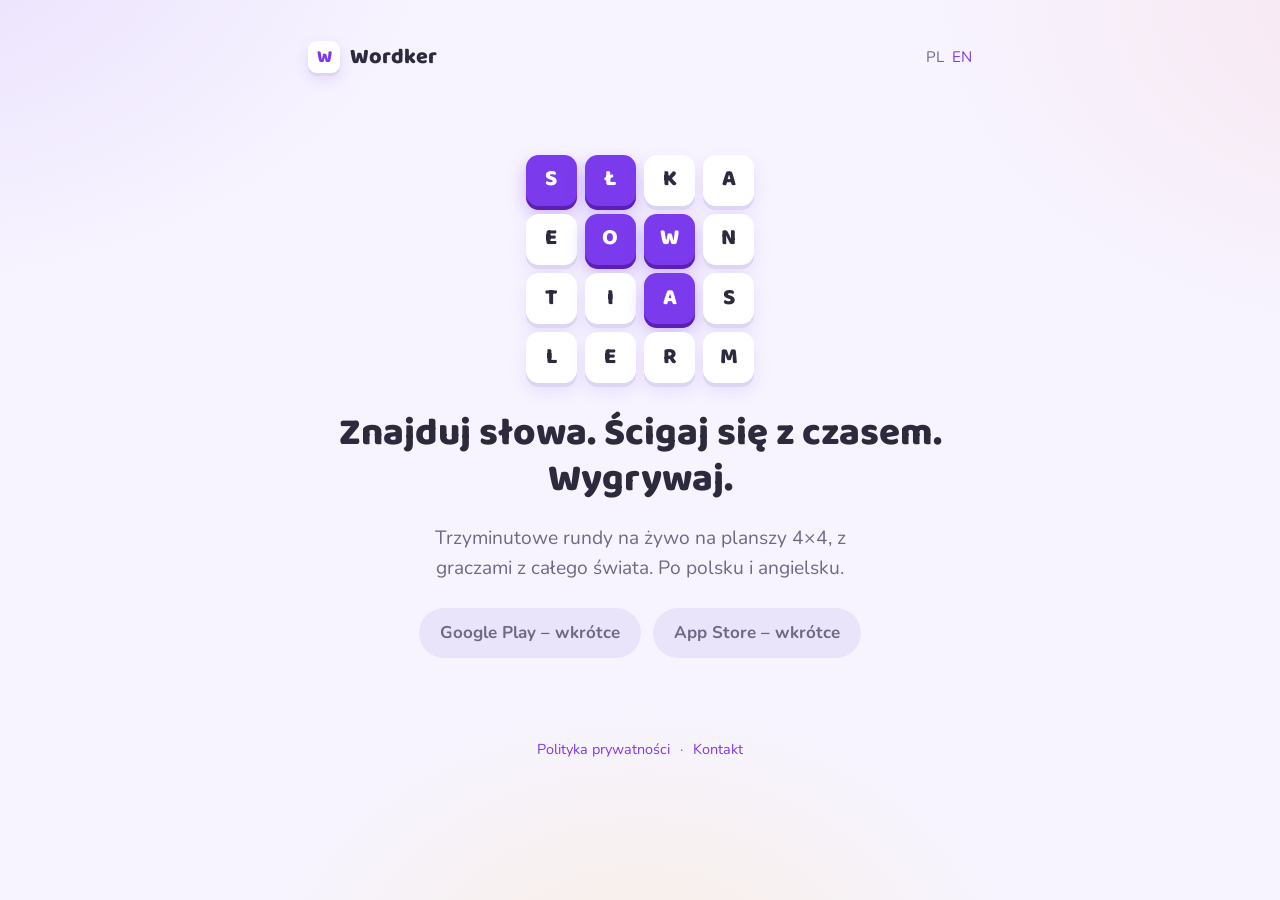
==== pl/index.html @ 421f29ab "Add the wordker.app site with the privacy policy in English and Polish The stores and the app itself" ====
<!doctype html>
<html lang="pl">
<head>
  <meta charset="utf-8">
  <meta name="viewport" content="width=device-width, initial-scale=1">
  <title>Wordker – gra słowna dla wielu graczy</title>
  <meta name="description" content="Wordker to gra słowna online: znajduj słowa na planszy 4x4 w trzyminutowych rundach na żywo, po polsku i angielsku.">
  <link rel="preconnect" href="https://fonts.googleapis.com">
  <link rel="preconnect" href="https://fonts.gstatic.com" crossorigin>
  <link href="https://fonts.googleapis.com/css2?family=Baloo+2:wght@700;800&family=Nunito:wght@400;600;700&display=swap" rel="stylesheet">
  <link rel="stylesheet" href="/assets/site.css">
</head>
<body>
  <div class="wrap">
    <nav class="topbar">
      <a class="brand" href="/pl/"><span class="tile">W</span>Wordker</a>
      <span class="lang">PL<a href="/">EN</a></span>
    </nav>

    <section class="hero">
      <div class="grid" aria-hidden="true">
        <span class="on">S</span><span class="on">Ł</span><span>K</span><span>A</span>
        <span>E</span><span class="on">O</span><span class="on">W</span><span>N</span>
        <span>T</span><span>I</span><span class="on">A</span><span>S</span>
        <span>L</span><span>E</span><span>R</span><span>M</span>
      </div>
      <h1>Znajduj słowa. Ścigaj się z czasem. Wygrywaj.</h1>
      <p class="lead">Trzyminutowe rundy na żywo na planszy 4×4, z graczami z całego świata. Po polsku i angielsku.</p>
      <div class="badges">
        <span class="badge soon">Google Play – wkrótce</span>
        <span class="badge soon">App Store – wkrótce</span>
      </div>
    </section>

    <footer>
      <a href="/privacy/pl/">Polityka prywatności</a> ·
      <a href="mailto:wordker@szymion.dev">Kontakt</a>
    </footer>
  </div>
</body>
</html>
---- assets/site.css ----
:root {
  --primary: #7C3AED;
  --accent: #FF6B6B;
  --sunny: #FFC93C;
  --mint: #2EE6A8;
  --bg: #F7F4FF;
  --surface: #FFFFFF;
  --text: #2D2A3E;
  --muted: #6E6A85;
}

* { box-sizing: border-box; }

html { color-scheme: light; }

body {
  margin: 0;
  font-family: "Nunito", system-ui, -apple-system, "Segoe UI", sans-serif;
  font-size: 17px;
  line-height: 1.6;
  color: var(--text);
  background:
    radial-gradient(60rem 40rem at -10% -10%, rgba(124, 58, 237, 0.12), transparent 60%),
    radial-gradient(50rem 35rem at 110% 0%, rgba(255, 107, 107, 0.10), transparent 60%),
    radial-gradient(40rem 30rem at 50% 110%, rgba(255, 201, 60, 0.14), transparent 60%),
    var(--bg);
  min-height: 100vh;
}

h1, h2, h3 {
  font-family: "Baloo 2", "Nunito", system-ui, sans-serif;
  color: var(--text);
  line-height: 1.2;
  margin: 0 0 0.5em;
}

h1 { font-size: 2.4rem; font-weight: 800; }
h2 { font-size: 1.45rem; font-weight: 700; margin-top: 2.2rem; }
h3 { font-size: 1.1rem; font-weight: 700; margin-top: 1.4rem; }

a { color: var(--primary); text-decoration: none; }
a:hover { text-decoration: underline; }

.wrap {
  max-width: 44rem;
  margin: 0 auto;
  padding: 2.5rem 1.25rem 4rem;
}

.topbar {
  display: flex;
  align-items: center;
  justify-content: space-between;
  gap: 1rem;
  flex-wrap: wrap;
  margin-bottom: 2rem;
}

.brand {
  display: inline-flex;
  align-items: center;
  gap: 0.6rem;
  font-family: "Baloo 2", sans-serif;
  font-weight: 800;
  font-size: 1.35rem;
  color: var(--text);
}

.brand:hover { text-decoration: none; }

.brand .tile {
  width: 2rem;
  height: 2rem;
  border-radius: 0.55rem;
  background: var(--surface);
  box-shadow: 0 3px 0 #DDD6F3, 0 6px 14px rgba(124, 58, 237, 0.15);
  display: grid;
  place-items: center;
  color: var(--primary);
  font-size: 1.1rem;
}

.lang {
  font-size: 0.95rem;
  color: var(--muted);
}

.lang a { margin-left: 0.5rem; }

.card {
  background: var(--surface);
  border-radius: 1.4rem;
  padding: 2rem 2rem 2.25rem;
  box-shadow: 0 12px 40px rgba(124, 58, 237, 0.10);
}

.card p:first-of-type { margin-top: 0; }

.meta { color: var(--muted); font-size: 0.95rem; margin-bottom: 1.5rem; }

ul { padding-left: 1.3rem; }
li { margin: 0.25rem 0; }

.hero {
  text-align: center;
  padding: 3rem 0 2rem;
}

.hero .grid {
  display: inline-grid;
  grid-template-columns: repeat(4, 3.2rem);
  gap: 0.5rem;
  margin: 0 auto 1.75rem;
}

.hero .grid span {
  height: 3.2rem;
  border-radius: 0.8rem;
  background: var(--surface);
  box-shadow: 0 4px 0 #DDD6F3, 0 8px 18px rgba(124, 58, 237, 0.12);
  display: grid;
  place-items: center;
  font-family: "Baloo 2", sans-serif;
  font-weight: 800;
  font-size: 1.4rem;
}

.hero .grid span.on {
  background: var(--primary);
  color: #fff;
  box-shadow: 0 4px 0 #5B21B6, 0 8px 18px rgba(124, 58, 237, 0.35);
}

.hero p.lead { font-size: 1.2rem; color: var(--muted); max-width: 30rem; margin: 0 auto 1.5rem; }

.badges { display: flex; gap: 0.75rem; justify-content: center; flex-wrap: wrap; }

.badge {
  display: inline-block;
  padding: 0.7rem 1.3rem;
  border-radius: 999px;
  font-weight: 700;
  background: var(--text);
  color: #fff;
}

.badge.soon { background: #E9E4FA; color: var(--muted); }
.badge:hover { text-decoration: none; }

footer {
  margin-top: 3rem;
  color: var(--muted);
  font-size: 0.9rem;
  text-align: center;
}

footer a { margin: 0 0.4rem; }

@media (max-width: 480px) {
  body { font-size: 16px; }
  h1 { font-size: 1.9rem; }
  .card { padding: 1.4rem 1.2rem 1.6rem; }
  .hero .grid { grid-template-columns: repeat(4, 2.7rem); }
  .hero .grid span { height: 2.7rem; font-size: 1.2rem; }
}
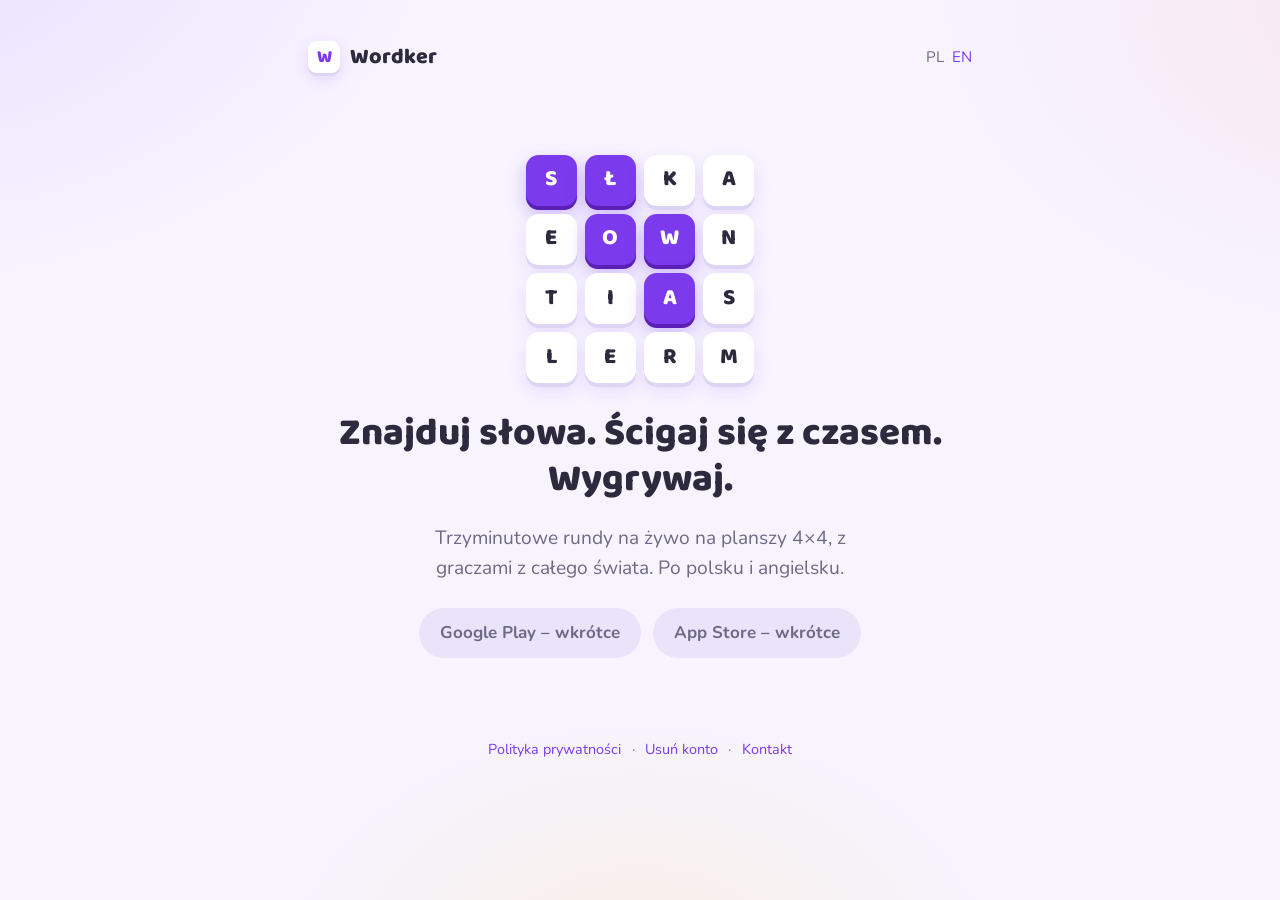
==== commit f55dde86: "Add the account deletion page and update the privacy policy The stores want a public URL for deletin" ====
--- a/pl/index.html
+++ b/pl/index.html
@@ -34,6 +34,7 @@
 
     <footer>
       <a href="/privacy/pl/">Polityka prywatności</a> ·
+      <a href="/delete-account/pl/">Usuń konto</a> ·
       <a href="mailto:wordker@szymion.dev">Kontakt</a>
     </footer>
   </div>
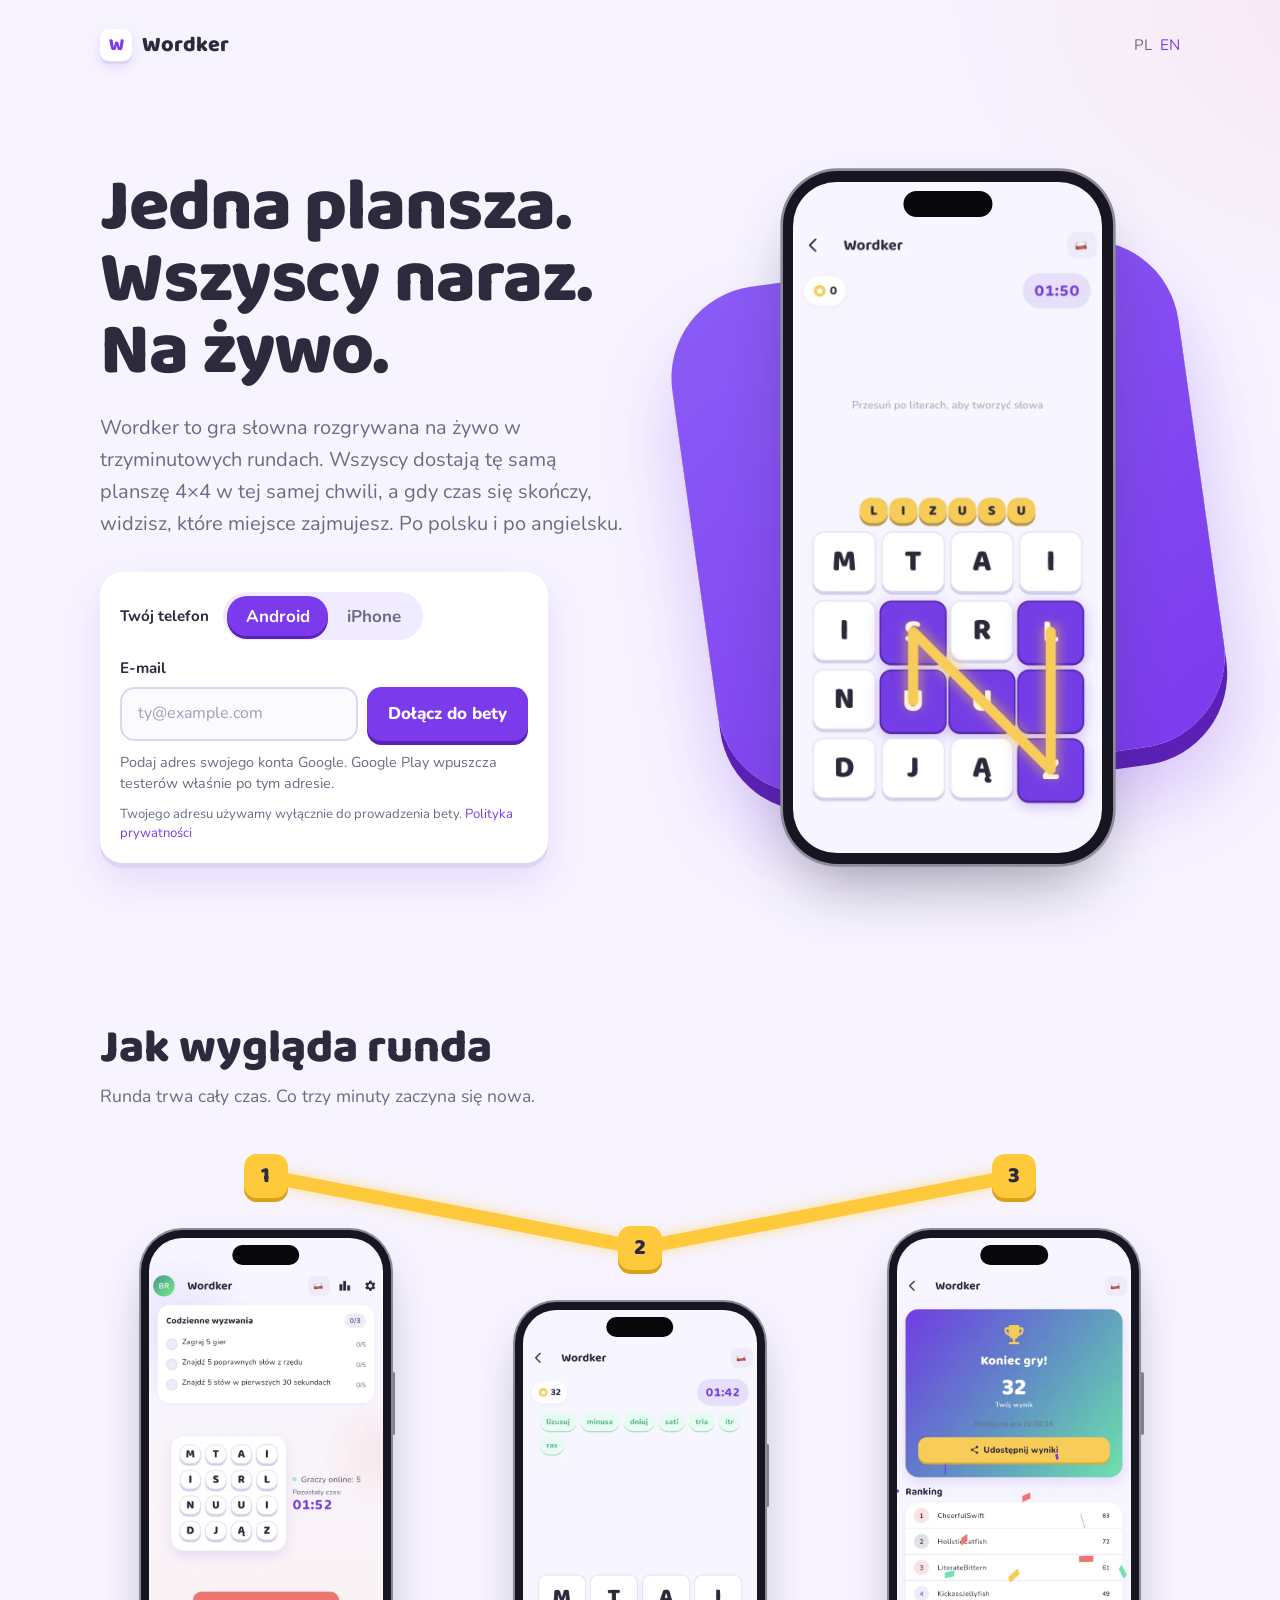
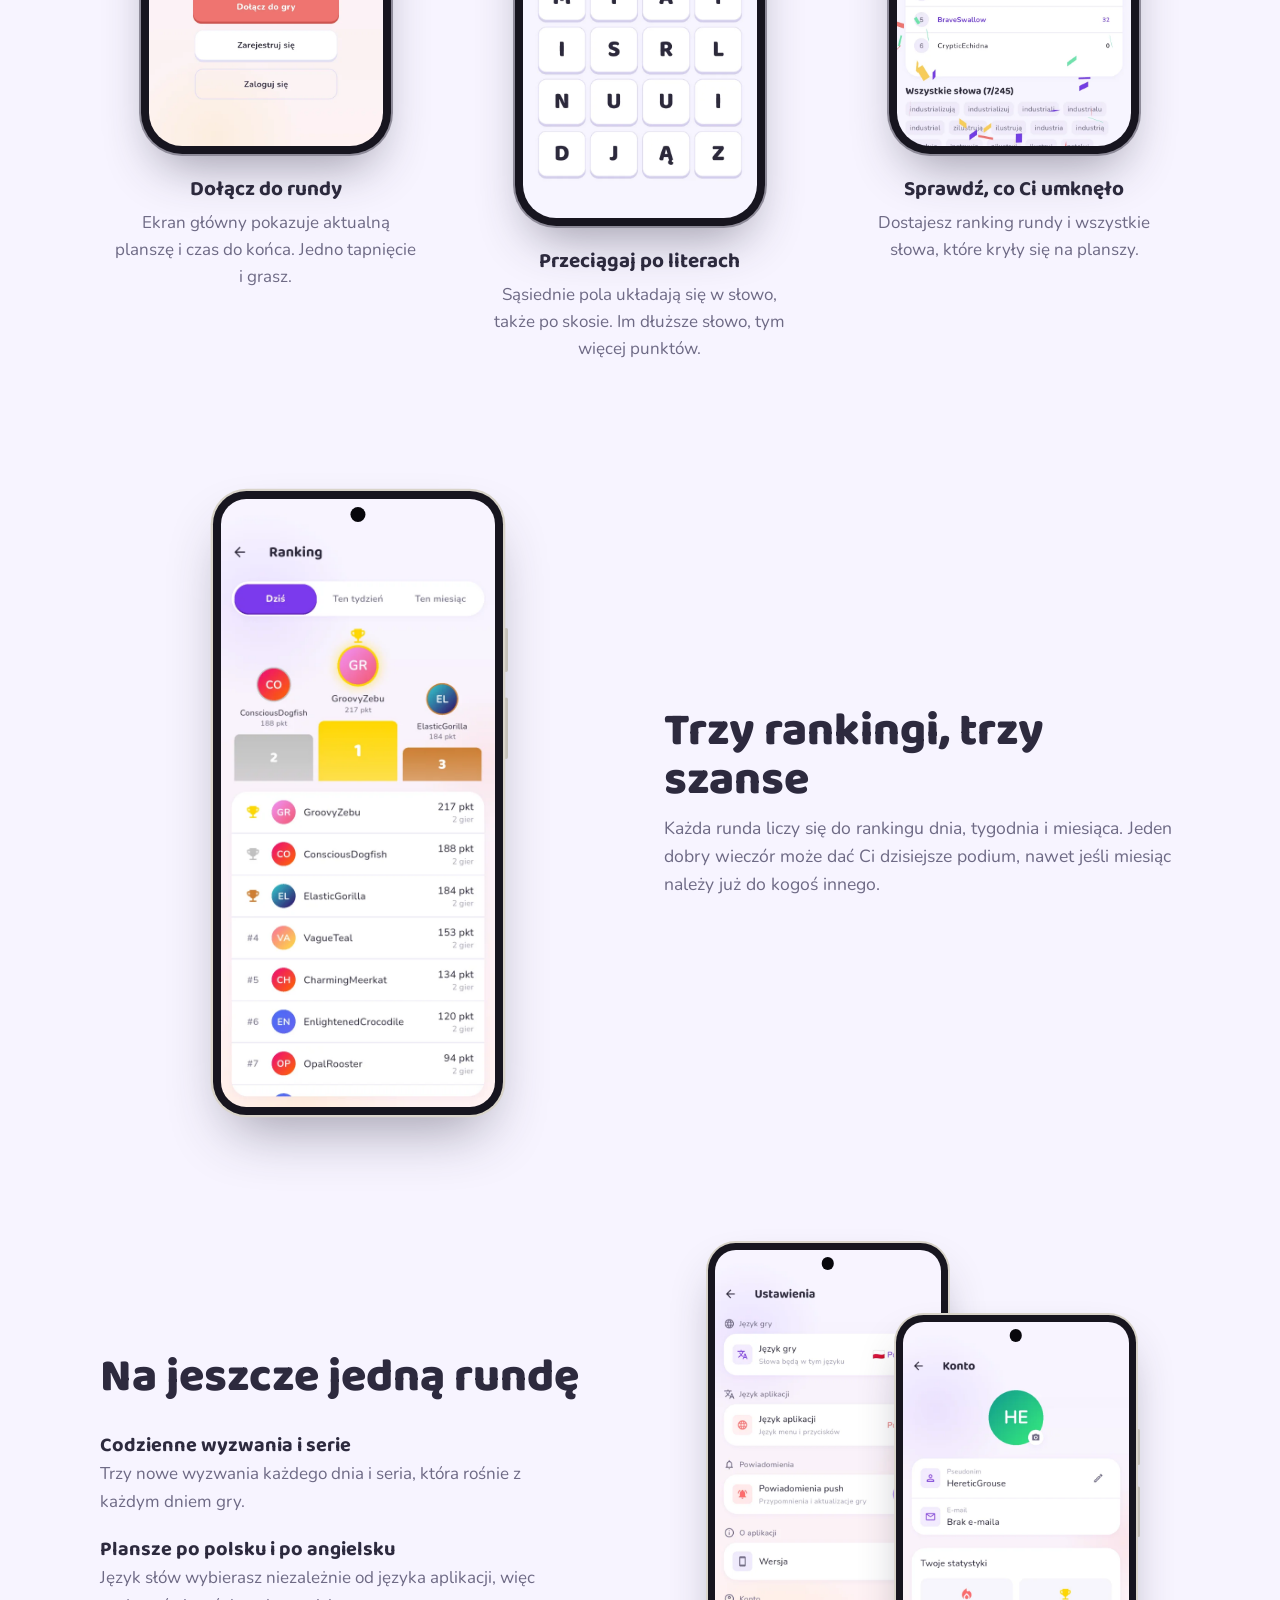
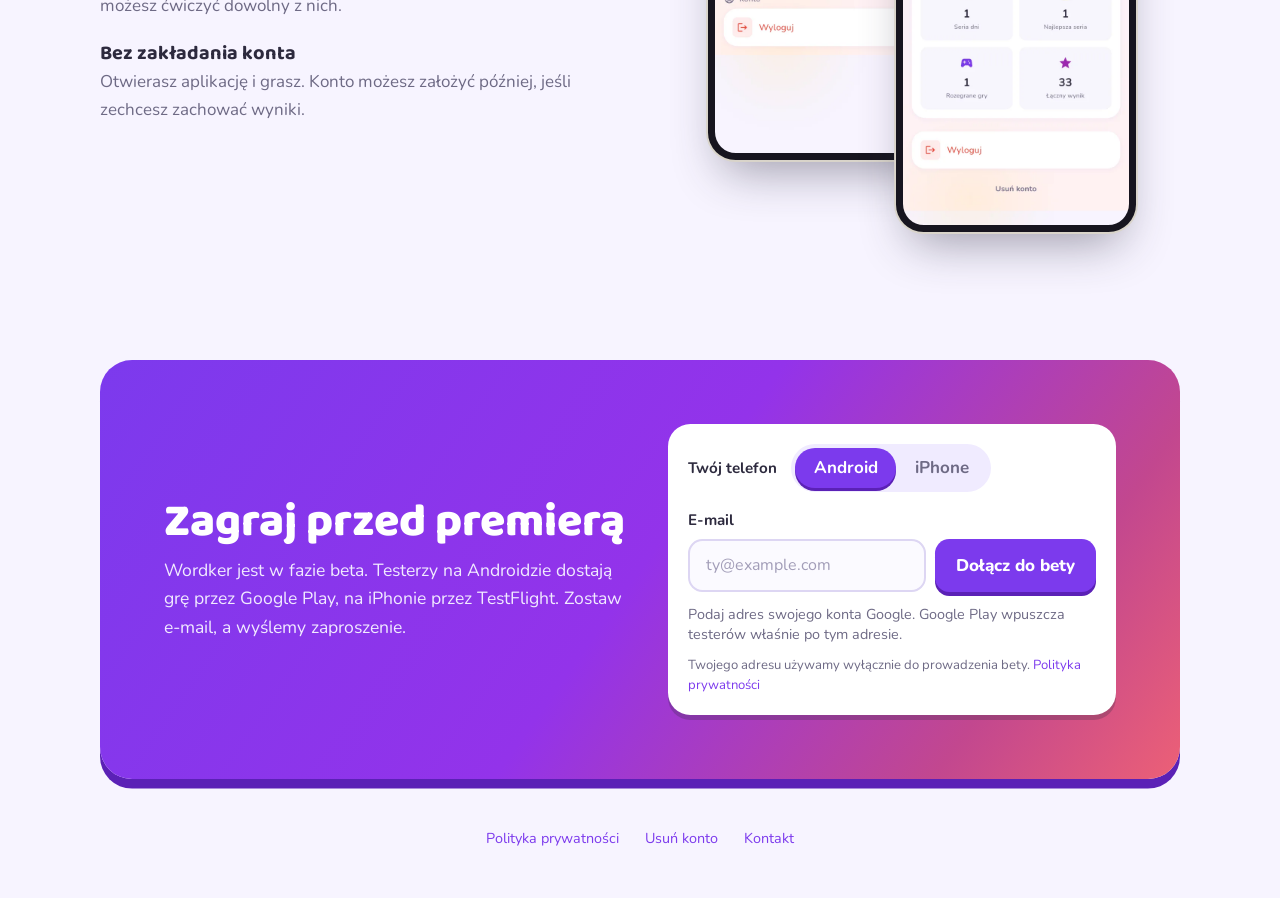
==== commit 9fb0fd3f: "Replace the coming-soon page with a landing page and beta sign-up The home page (EN and PL) now show" ====
--- a/pl/index.html
+++ b/pl/index.html
@@ -3,40 +3,187 @@
 <head>
   <meta charset="utf-8">
   <meta name="viewport" content="width=device-width, initial-scale=1">
-  <title>Wordker – gra słowna dla wielu graczy</title>
-  <meta name="description" content="Wordker to gra słowna online: znajduj słowa na planszy 4x4 w trzyminutowych rundach na żywo, po polsku i angielsku.">
+  <title>Wordker – gra słowna na żywo dla wielu graczy</title>
+  <meta name="description" content="Wordker to gra słowna na żywo: co trzy minuty wszyscy dostają tę samą planszę 4×4. Po polsku i po angielsku. Dołącz do bety na Androidzie lub iPhonie.">
+  <link rel="canonical" href="https://wordker.app/pl/">
+  <link rel="alternate" hreflang="en" href="https://wordker.app/">
+  <link rel="alternate" hreflang="pl" href="https://wordker.app/pl/">
+  <meta property="og:type" content="website">
+  <meta property="og:url" content="https://wordker.app/pl/">
+  <meta property="og:title" content="Wordker – jedna plansza, wszyscy naraz, na żywo">
+  <meta property="og:description" content="Co trzy minuty wszyscy dostają tę samą planszę 4×4. Dołącz do bety na Androidzie lub iPhonie.">
+  <meta property="og:image" content="https://wordker.app/assets/og-pl.jpg">
+  <meta name="twitter:card" content="summary_large_image">
+  <meta name="theme-color" content="#7C3AED">
+  <link rel="icon" type="image/png" sizes="32x32" href="/assets/icons/favicon-32.png">
+  <link rel="icon" type="image/png" sizes="192x192" href="/assets/icons/icon-192.png">
+  <link rel="apple-touch-icon" href="/assets/icons/apple-touch-icon.png">
   <link rel="preconnect" href="https://fonts.googleapis.com">
   <link rel="preconnect" href="https://fonts.gstatic.com" crossorigin>
-  <link href="https://fonts.googleapis.com/css2?family=Baloo+2:wght@700;800&family=Nunito:wght@400;600;700&display=swap" rel="stylesheet">
+  <link href="https://fonts.googleapis.com/css2?family=Baloo+2:wght@700;800&family=Nunito:wght@400;600;700;800&display=swap" rel="stylesheet">
   <link rel="stylesheet" href="/assets/site.css">
+  <link rel="stylesheet" href="/assets/landing.css">
+  <script>document.documentElement.classList.add('js');</script>
 </head>
-<body>
-  <div class="wrap">
+<body class="landing">
+  <div class="shell">
     <nav class="topbar">
       <a class="brand" href="/pl/"><span class="tile">W</span>Wordker</a>
-      <span class="lang">PL<a href="/">EN</a></span>
+      <span class="lang">PL<a href="/" hreflang="en" lang="en">EN</a></span>
     </nav>
 
-    <section class="hero">
-      <div class="grid" aria-hidden="true">
-        <span class="on">S</span><span class="on">Ł</span><span>K</span><span>A</span>
-        <span>E</span><span class="on">O</span><span class="on">W</span><span>N</span>
-        <span>T</span><span>I</span><span class="on">A</span><span>S</span>
-        <span>L</span><span>E</span><span>R</span><span>M</span>
-      </div>
-      <h1>Znajduj słowa. Ścigaj się z czasem. Wygrywaj.</h1>
-      <p class="lead">Trzyminutowe rundy na żywo na planszy 4×4, z graczami z całego świata. Po polsku i angielsku.</p>
-      <div class="badges">
-        <span class="badge soon">Google Play – wkrótce</span>
-        <span class="badge soon">App Store – wkrótce</span>
-      </div>
-    </section>
+    <main>
+      <section class="lp-hero">
+        <div>
+          <h1 class="lp-title"><span>Jedna plansza.</span><span>Wszyscy naraz.</span><span>Na żywo.</span></h1>
+          <p class="lp-lead">Wordker to gra słowna rozgrywana na żywo w trzyminutowych rundach. Wszyscy dostają tę samą planszę 4×4 w tej samej chwili, a gdy czas się skończy, widzisz, które miejsce zajmujesz. Po polsku i po angielsku.</p>
+
+          <form class="beta-form" action="https://api.wordker.app/api/beta/signup/" method="post" novalidate>
+            <div class="beta-platform" role="radiogroup" aria-labelledby="beta-platform-hero">
+              <span class="beta-label" id="beta-platform-hero">Twój telefon</span>
+              <span class="seg">
+                <label><input type="radio" name="platform" value="android" checked><span>Android</span></label>
+                <label><input type="radio" name="platform" value="ios"><span>iPhone</span></label>
+              </span>
+            </div>
+            <label class="beta-label" for="beta-email-hero">E-mail</label>
+            <div class="beta-row">
+              <input id="beta-email-hero" type="email" name="email" autocomplete="email" inputmode="email" placeholder="ty@example.com" required>
+              <button class="btn" type="submit">Dołącz do bety</button>
+            </div>
+            <div class="beta-trap" aria-hidden="true">
+              <label>To pole zostaw puste <input type="text" name="website" tabindex="-1" autocomplete="off"></label>
+            </div>
+            <p class="beta-hint">Podaj adres swojego konta Google. Google Play wpuszcza testerów właśnie po tym adresie.</p>
+            <p class="beta-status" role="alert"></p>
+            <p class="beta-consent">Twojego adresu używamy wyłącznie do prowadzenia bety. <a href="/privacy/pl/#beta">Polityka prywatności</a></p>
+            <noscript><p class="beta-status">Ten formularz wymaga JavaScriptu. Możesz też napisać na <a href="mailto:wordker@szymion.dev">wordker@szymion.dev</a>.</p></noscript>
+            <div class="beta-done" tabindex="-1">
+              <h3>Jesteś na liście bety</h3>
+              <p></p>
+            </div>
+          </form>
+        </div>
+
+        <div class="lp-hero-device">
+          <div class="device device-iphone">
+            <img src="/assets/screens/pl/04-game-selecting.webp" width="660" height="1434" alt="Trwająca runda Wordkera: gracz przeciąga po planszy 4×4 słowo LIZUSU, do końca zostało 1:50.">
+          </div>
+        </div>
+      </section>
+
+      <section class="lp-section" aria-labelledby="round-title">
+        <h2 class="lp-h2" id="round-title">Jak wygląda runda</h2>
+        <p class="lp-sub">Runda trwa cały czas. Co trzy minuty zaczyna się nowa.</p>
+
+        <div class="steps-wrap">
+          <svg class="steps-path" viewBox="0 0 100 116" preserveAspectRatio="none" aria-hidden="true">
+            <path d="M15.33 22 L50 94 L84.67 22" vector-effect="non-scaling-stroke"/>
+          </svg>
+          <ol class="steps">
+            <li class="step">
+              <span class="step-num" aria-hidden="true">1</span>
+              <div class="device device-iphone">
+                <img src="/assets/screens/pl/03-home.webp" width="660" height="1434" loading="lazy" alt="Ekran główny z codziennymi wyzwaniami, podglądem aktualnej planszy, liczbą graczy online i przyciskiem dołączenia do gry.">
+              </div>
+              <h3>Dołącz do rundy</h3>
+              <p>Ekran główny pokazuje aktualną planszę i czas do końca. Jedno tapnięcie i grasz.</p>
+            </li>
+            <li class="step">
+              <span class="step-num" aria-hidden="true">2</span>
+              <div class="device device-iphone">
+                <img src="/assets/screens/pl/05-game-words.webp" width="660" height="1434" loading="lazy" alt="Ekran gry: znalezione słowa nad planszą z literami, wynik i czas do końca rundy.">
+              </div>
+              <h3>Przeciągaj po literach</h3>
+              <p>Sąsiednie pola układają się w słowo, także po skosie. Im dłuższe słowo, tym więcej punktów.</p>
+            </li>
+            <li class="step">
+              <span class="step-num" aria-hidden="true">3</span>
+              <div class="device device-iphone">
+                <img src="/assets/screens/pl/06-results.webp" width="660" height="1434" loading="lazy" alt="Ekran wyników: zdobyte punkty, ranking rundy i pełna lista słów, które były na planszy.">
+              </div>
+              <h3>Sprawdź, co Ci umknęło</h3>
+              <p>Dostajesz ranking rundy i wszystkie słowa, które kryły się na planszy.</p>
+            </li>
+          </ol>
+        </div>
+      </section>
+
+      <section class="lp-section lp-row" aria-labelledby="ranks-title">
+        <div class="lp-row-media">
+          <div class="device device-pixel">
+            <img src="/assets/screens/pl/07-leaderboard.webp" width="600" height="1333" loading="lazy" alt="Ranking z podium dla trzech najlepszych graczy i zakładkami: dziś, ten tydzień, ten miesiąc.">
+          </div>
+        </div>
+        <div>
+          <h2 class="lp-h2" id="ranks-title">Trzy rankingi, trzy szanse</h2>
+          <p class="lp-sub">Każda runda liczy się do rankingu dnia, tygodnia i miesiąca. Jeden dobry wieczór może dać Ci dzisiejsze podium, nawet jeśli miesiąc należy już do kogoś innego.</p>
+        </div>
+      </section>
+
+      <section class="lp-section lp-row" aria-labelledby="more-title">
+        <div>
+          <h2 class="lp-h2" id="more-title">Na jeszcze jedną rundę</h2>
+          <dl class="lp-facts">
+            <dt>Codzienne wyzwania i serie</dt>
+            <dd>Trzy nowe wyzwania każdego dnia i seria, która rośnie z każdym dniem gry.</dd>
+            <dt>Plansze po polsku i po angielsku</dt>
+            <dd>Język słów wybierasz niezależnie od języka aplikacji, więc możesz ćwiczyć dowolny z nich.</dd>
+            <dt>Bez zakładania konta</dt>
+            <dd>Otwierasz aplikację i grasz. Konto możesz założyć później, jeśli zechcesz zachować wyniki.</dd>
+          </dl>
+        </div>
+        <div class="lp-row-media lp-pair">
+          <div class="device device-pixel">
+            <img src="/assets/screens/pl/08-settings.webp" width="600" height="1333" loading="lazy" alt="Ustawienia z osobnym wyborem języka gry i języka aplikacji.">
+          </div>
+          <div class="device device-pixel">
+            <img src="/assets/screens/pl/09-account.webp" width="600" height="1333" loading="lazy" alt="Ekran konta ze statystykami: seria dni, najlepsza seria, rozegrane gry i łączny wynik.">
+          </div>
+        </div>
+      </section>
+
+      <section class="lp-band" aria-labelledby="beta-title">
+        <div>
+          <h2 class="lp-h2" id="beta-title">Zagraj przed premierą</h2>
+          <p class="lp-sub">Wordker jest w fazie beta. Testerzy na Androidzie dostają grę przez Google Play, na iPhonie przez TestFlight. Zostaw e-mail, a wyślemy zaproszenie.</p>
+        </div>
+
+        <form class="beta-form" action="https://api.wordker.app/api/beta/signup/" method="post" novalidate>
+          <div class="beta-platform" role="radiogroup" aria-labelledby="beta-platform-band">
+            <span class="beta-label" id="beta-platform-band">Twój telefon</span>
+            <span class="seg">
+              <label><input type="radio" name="platform" value="android" checked><span>Android</span></label>
+              <label><input type="radio" name="platform" value="ios"><span>iPhone</span></label>
+            </span>
+          </div>
+          <label class="beta-label" for="beta-email-band">E-mail</label>
+          <div class="beta-row">
+            <input id="beta-email-band" type="email" name="email" autocomplete="email" inputmode="email" placeholder="ty@example.com" required>
+            <button class="btn" type="submit">Dołącz do bety</button>
+          </div>
+          <div class="beta-trap" aria-hidden="true">
+            <label>To pole zostaw puste <input type="text" name="website" tabindex="-1" autocomplete="off"></label>
+          </div>
+          <p class="beta-hint">Podaj adres swojego konta Google. Google Play wpuszcza testerów właśnie po tym adresie.</p>
+          <p class="beta-status" role="alert"></p>
+          <p class="beta-consent">Twojego adresu używamy wyłącznie do prowadzenia bety. <a href="/privacy/pl/#beta">Polityka prywatności</a></p>
+          <noscript><p class="beta-status">Ten formularz wymaga JavaScriptu. Możesz też napisać na <a href="mailto:wordker@szymion.dev">wordker@szymion.dev</a>.</p></noscript>
+          <div class="beta-done" tabindex="-1">
+            <h3>Jesteś na liście bety</h3>
+            <p></p>
+          </div>
+        </form>
+      </section>
+    </main>
 
     <footer>
-      <a href="/privacy/pl/">Polityka prywatności</a> ·
-      <a href="/delete-account/pl/">Usuń konto</a> ·
+      <a href="/privacy/pl/">Polityka prywatności</a>
+      <a href="/delete-account/pl/">Usuń konto</a>
       <a href="mailto:wordker@szymion.dev">Kontakt</a>
     </footer>
   </div>
+
+  <script src="/assets/beta.js" defer></script>
 </body>
 </html>
--- a/assets/site.css
+++ b/assets/site.css
@@ -101,38 +101,6 @@
 ul { padding-left: 1.3rem; }
 li { margin: 0.25rem 0; }
 
-.hero {
-  text-align: center;
-  padding: 3rem 0 2rem;
-}
-
-.hero .grid {
-  display: inline-grid;
-  grid-template-columns: repeat(4, 3.2rem);
-  gap: 0.5rem;
-  margin: 0 auto 1.75rem;
-}
-
-.hero .grid span {
-  height: 3.2rem;
-  border-radius: 0.8rem;
-  background: var(--surface);
-  box-shadow: 0 4px 0 #DDD6F3, 0 8px 18px rgba(124, 58, 237, 0.12);
-  display: grid;
-  place-items: center;
-  font-family: "Baloo 2", sans-serif;
-  font-weight: 800;
-  font-size: 1.4rem;
-}
-
-.hero .grid span.on {
-  background: var(--primary);
-  color: #fff;
-  box-shadow: 0 4px 0 #5B21B6, 0 8px 18px rgba(124, 58, 237, 0.35);
-}
-
-.hero p.lead { font-size: 1.2rem; color: var(--muted); max-width: 30rem; margin: 0 auto 1.5rem; }
-
 .badges { display: flex; gap: 0.75rem; justify-content: center; flex-wrap: wrap; }
 
 .badge {
@@ -160,6 +128,4 @@
   body { font-size: 16px; }
   h1 { font-size: 1.9rem; }
   .card { padding: 1.4rem 1.2rem 1.6rem; }
-  .hero .grid { grid-template-columns: repeat(4, 2.7rem); }
-  .hero .grid span { height: 2.7rem; font-size: 1.2rem; }
 }
--- a/assets/landing.css
+++ b/assets/landing.css
@@ -0,0 +1,522 @@
+/* Landing page (/ and /pl/). Loaded after site.css, which carries the
+   palette, the fonts and the shared top bar and footer. */
+
+.landing {
+  --edge: #DDD6F3;            /* bottom edge of a white tile */
+  --primary-edge: #5B21B6;    /* bottom edge of a violet tile */
+  --sunny-edge: #D9A21B;
+  --ink: #17151F;             /* phone bezels */
+  overflow-x: clip;
+}
+
+.shell {
+  max-width: 70rem;
+  margin: 0 auto;
+  padding: 0 1.25rem;
+}
+
+.landing .topbar { padding-top: 1.75rem; margin-bottom: 0; }
+
+.landing a:focus-visible,
+.landing button:focus-visible,
+.landing input:focus-visible {
+  outline: 3px solid var(--text);
+  outline-offset: 3px;
+}
+
+.sr-only {
+  position: absolute;
+  width: 1px;
+  height: 1px;
+  overflow: hidden;
+  clip-path: inset(50%);
+  white-space: nowrap;
+}
+
+/* ---------- Phone frames ----------
+   Drawn in CSS around the raw captures. Every measure derives from --w (the
+   outer width of the phone), so a frame scales by setting that one value. */
+
+.device {
+  --w: 280px;
+  position: relative;
+  flex: none;
+  width: var(--w);
+  padding: var(--bezel);
+  background: var(--ink);
+  border-radius: var(--corner);
+  box-shadow:
+    0 0 0 calc(var(--w) * 0.008) var(--frame),
+    0 calc(var(--w) * 0.1) calc(var(--w) * 0.2) calc(var(--w) * -0.06) rgba(45, 42, 62, 0.45);
+}
+
+.device img {
+  display: block;
+  width: 100%;
+  height: auto;
+  border-radius: calc(var(--corner) - var(--bezel));
+  background: var(--bg);
+}
+
+/* The camera cut-out: Dynamic Island on the iPhone, punch hole on the Pixel. */
+.device::before {
+  content: "";
+  position: absolute;
+  z-index: 1;
+  left: 50%;
+  translate: -50% 0;
+  background: #08070C;
+  border-radius: 999px;
+}
+
+/* Side keys, as one strip per side poking out from behind the frame. */
+.device::after {
+  content: "";
+  position: absolute;
+  z-index: -1;
+  width: calc(var(--w) * 0.014);
+  border-radius: 2px;
+  background: var(--frame);
+}
+
+.device-iphone {
+  --bezel: calc(var(--w) * 0.032);
+  --corner: calc(var(--w) * 0.165);
+  --frame: #8E8B99;
+}
+
+.device-iphone img { aspect-ratio: 1320 / 2868; }
+
+.device-iphone::before {
+  top: calc(var(--bezel) + var(--w) * 0.028);
+  width: calc(var(--w) * 0.27);
+  height: calc(var(--w) * 0.078);
+}
+
+.device-iphone::after {
+  right: calc(var(--w) * -0.018);
+  top: 27%;
+  height: 12%;
+}
+
+.device-pixel {
+  --bezel: calc(var(--w) * 0.028);
+  --corner: calc(var(--w) * 0.115);
+  --frame: #D9D4CA;
+}
+
+.device-pixel img { aspect-ratio: 1080 / 2400; }
+
+.device-pixel::before {
+  top: calc(var(--bezel) + var(--w) * 0.03);
+  width: calc(var(--w) * 0.052);
+  height: calc(var(--w) * 0.052);
+}
+
+.device-pixel::after {
+  right: calc(var(--w) * -0.018);
+  top: 22%;
+  height: 7%;
+  box-shadow: 0 calc(var(--w) * 0.24) 0 0 var(--frame), 0 calc(var(--w) * 0.3) 0 0 var(--frame);
+}
+
+/* ---------- Hero ---------- */
+
+.lp-hero {
+  display: grid;
+  grid-template-columns: minmax(0, 1.1fr) minmax(0, 0.9fr);
+  align-items: center;
+  gap: 3rem;
+  padding-top: clamp(2.5rem, 6vw, 5rem);
+}
+
+.lp-title {
+  font-size: clamp(2.9rem, 7.2vw, 5.4rem);
+  font-weight: 800;
+  line-height: 0.98;
+  letter-spacing: -0.015em;
+  margin: 0 0 1.5rem;
+}
+
+.lp-title span { display: block; }
+
+/* The Polish lines are longer; keep each on one line next to the phone. */
+:lang(pl) .lp-title { font-size: clamp(2.5rem, 6vw, 4.6rem); }
+
+.lp-lead {
+  font-size: clamp(1.1rem, 1.6vw, 1.25rem);
+  color: var(--muted);
+  max-width: 33rem;
+  margin: 0 0 2rem;
+}
+
+.lp-hero-device {
+  position: relative;
+  display: grid;
+  justify-items: center;
+  padding: 2rem 0;
+}
+
+.lp-hero-device .device { --w: clamp(250px, 27vw, 330px); }
+
+/* One oversized selected tile behind the phone. */
+.lp-hero-device::before {
+  content: "";
+  position: absolute;
+  top: 50%;
+  left: 50%;
+  width: min(34rem, 110%);
+  aspect-ratio: 1;
+  translate: -50% -50%;
+  rotate: -8deg;
+  border-radius: 18%;
+  background: linear-gradient(150deg, #8B5CF6, var(--primary));
+  box-shadow: 0 1.1rem 0 var(--primary-edge), 0 3rem 5rem rgba(124, 58, 237, 0.28);
+}
+
+/* ---------- Beta sign-up form ---------- */
+
+.beta-form {
+  max-width: 28rem;
+  padding: 1.25rem;
+  background: var(--surface);
+  color: var(--text);
+  border-radius: 1.4rem;
+  box-shadow: 0 5px 0 var(--edge), 0 18px 40px rgba(124, 58, 237, 0.14);
+}
+
+.beta-platform {
+  display: flex;
+  align-items: center;
+  flex-wrap: wrap;
+  gap: 0.5rem 0.9rem;
+  margin-bottom: 1rem;
+}
+
+.beta-label {
+  font-weight: 700;
+  font-size: 0.95rem;
+}
+
+.seg {
+  display: inline-grid;
+  grid-auto-flow: column;
+  padding: 4px;
+  border-radius: 999px;
+  background: #F0EBFF;
+}
+
+.seg label { position: relative; }
+
+.seg input {
+  position: absolute;
+  inset: 0;
+  margin: 0;
+  opacity: 0;
+  cursor: pointer;
+}
+
+.seg span {
+  display: block;
+  padding: 0.4rem 1.15rem;
+  border-radius: 999px;
+  font-weight: 700;
+  color: var(--muted);
+}
+
+.seg input:checked + span {
+  background: var(--primary);
+  color: #fff;
+  box-shadow: 0 3px 0 var(--primary-edge);
+}
+
+.seg input:focus-visible + span {
+  outline: 3px solid var(--text);
+  outline-offset: 2px;
+}
+
+.beta-form label.beta-label { display: block; margin-bottom: 0.4rem; }
+
+.beta-row {
+  display: flex;
+  gap: 0.6rem;
+}
+
+.beta-row input {
+  flex: 1;
+  min-width: 0;
+  padding: 0.75rem 1rem;
+  font: inherit;
+  font-size: 1rem;
+  color: var(--text);
+  background: #FBFAFF;
+  border: 2px solid var(--edge);
+  border-radius: 0.9rem;
+}
+
+.beta-row input::placeholder { color: #A29DB8; }
+.beta-row input[aria-invalid="true"] { border-color: #C0303B; }
+
+.btn {
+  padding: 0.75rem 1.3rem;
+  font: inherit;
+  font-weight: 800;
+  white-space: nowrap;
+  color: #fff;
+  background: var(--primary);
+  border: 0;
+  border-radius: 0.9rem;
+  box-shadow: 0 4px 0 var(--primary-edge);
+  cursor: pointer;
+}
+
+.btn:active { translate: 0 2px; box-shadow: 0 2px 0 var(--primary-edge); }
+.btn[disabled] { opacity: 0.6; cursor: progress; }
+
+.beta-hint,
+.beta-status,
+.beta-consent {
+  margin: 0.7rem 0 0;
+  font-size: 0.9rem;
+  line-height: 1.45;
+  color: var(--muted);
+}
+
+.beta-status { color: #B3261E; font-weight: 700; }
+.beta-status:empty { display: none; }
+.beta-consent { font-size: 0.82rem; }
+
+/* Honeypot: off-screen rather than display:none, which bots skip. */
+.beta-trap {
+  position: absolute;
+  left: -200vw;
+  width: 1px;
+  height: 1px;
+  opacity: 0;
+}
+
+.beta-done { display: none; }
+.beta-form.is-done > :not(.beta-done) { display: none; }
+.beta-form.is-done .beta-done { display: block; }
+.beta-done:focus { outline: none; }
+
+.beta-done h3 {
+  display: flex;
+  align-items: center;
+  gap: 0.7rem;
+  margin: 0 0 0.5rem;
+  font-size: 1.35rem;
+}
+
+.beta-done h3::before {
+  content: "✓";
+  flex: none;
+  display: grid;
+  place-items: center;
+  width: 2.2rem;
+  height: 2.2rem;
+  border-radius: 0.65rem;
+  font-size: 1.2rem;
+  color: #0B5B41;
+  background: var(--mint);
+  box-shadow: 0 3px 0 #1FB886;
+}
+
+.beta-done p { margin: 0; color: var(--muted); overflow-wrap: anywhere; }
+
+/* ---------- How a round goes ---------- */
+
+.lp-section { padding-top: clamp(4.5rem, 10vw, 8rem); }
+
+.lp-h2 {
+  font-size: clamp(1.9rem, 4vw, 2.9rem);
+  font-weight: 800;
+  line-height: 1.05;
+  margin: 0 0 0.6rem;
+}
+
+.lp-sub {
+  max-width: 36rem;
+  margin: 0;
+  font-size: 1.1rem;
+  color: var(--muted);
+}
+
+.steps-wrap {
+  --drop: 72px;               /* how much lower the middle step sits */
+  --chip: 44px;
+  position: relative;
+  margin-top: 2.75rem;
+}
+
+/* The swipe path from the game, joining the three step numbers. Its viewBox
+   is 100 wide and stretched, so x is a percentage and y is in pixels. */
+.steps-path {
+  position: absolute;
+  top: 0;
+  left: 0;
+  width: 100%;
+  height: 116px;
+  overflow: visible;
+  filter: drop-shadow(0 0 7px rgba(255, 201, 60, 0.55));
+}
+
+.steps-path path {
+  fill: none;
+  stroke: var(--sunny);
+  stroke-width: 14;
+  stroke-linecap: round;
+  stroke-linejoin: round;
+}
+
+.steps {
+  position: relative;
+  display: grid;
+  grid-template-columns: repeat(3, minmax(0, 1fr));
+  column-gap: 4%;
+  margin: 0;
+  padding: 0;
+  list-style: none;
+}
+
+.step {
+  display: grid;
+  justify-items: center;
+  align-content: start;
+  margin: 0;
+  text-align: center;
+}
+
+.step:nth-child(2) { margin-top: var(--drop); }
+
+.step-num {
+  display: grid;
+  place-items: center;
+  width: var(--chip);
+  height: var(--chip);
+  border-radius: 0.8rem;
+  font-family: "Baloo 2", sans-serif;
+  font-weight: 800;
+  font-size: 1.4rem;
+  line-height: 1;
+  color: var(--text);
+  background: var(--sunny);
+  box-shadow: 0 4px 0 var(--sunny-edge);
+}
+
+.step .device {
+  --w: clamp(190px, 21vw, 250px);
+  margin: 2rem 0 1.5rem;
+}
+
+.step h3 { margin: 0 0 0.35rem; font-size: 1.3rem; }
+.step p { margin: 0; max-width: 19rem; color: var(--muted); }
+
+/* ---------- Feature rows ---------- */
+
+.lp-row {
+  display: grid;
+  grid-template-columns: repeat(2, minmax(0, 1fr));
+  align-items: center;
+  gap: 3rem;
+}
+
+.lp-row-media {
+  display: flex;
+  justify-content: center;
+  align-items: flex-start;
+}
+
+.lp-row-media .device { --w: clamp(220px, 24vw, 290px); }
+
+.lp-pair .device { --w: clamp(180px, 20vw, 240px); }
+.lp-pair .device + .device { margin: 4.5rem 0 0 -3.25rem; }
+
+.lp-facts { margin: 2rem 0 0; }
+.lp-facts dt {
+  margin-top: 1.4rem;
+  font-family: "Baloo 2", sans-serif;
+  font-weight: 700;
+  font-size: 1.25rem;
+  line-height: 1.2;
+}
+.lp-facts dd { margin: 0.2rem 0 0; max-width: 30rem; color: var(--muted); }
+
+/* ---------- Closing sign-up band ---------- */
+
+.lp-band {
+  display: grid;
+  grid-template-columns: minmax(0, 1fr) minmax(0, 28rem);
+  align-items: center;
+  gap: 2.5rem;
+  margin-top: clamp(4.5rem, 10vw, 8rem);
+  padding: clamp(1.75rem, 5vw, 4rem);
+  color: #fff;
+  border-radius: 2rem;
+  background: linear-gradient(125deg, var(--primary) 0%, #9333EA 50%, #C2478F 82%, var(--accent) 108%);
+  box-shadow: 0 0.6rem 0 var(--primary-edge);
+}
+
+.lp-band .lp-h2 { color: #fff; }
+.lp-band .lp-sub { color: #F1EAFF; }
+.lp-band .beta-form { box-shadow: 0 5px 0 rgba(45, 42, 62, 0.25); }
+
+.landing footer {
+  display: flex;
+  flex-wrap: wrap;
+  justify-content: center;
+  gap: 0.4rem 1.6rem;
+  padding-bottom: 3rem;
+}
+
+.landing footer a { margin: 0; }
+
+/* ---------- Motion: the swipe path draws itself once, on scroll ---------- */
+
+@media (prefers-reduced-motion: no-preference) {
+  .js .steps-path { clip-path: inset(-20px 100% -20px -20px); }
+  .js .steps-path.is-drawn {
+    clip-path: inset(-20px -20px -20px -20px);
+    transition: clip-path 1.1s cubic-bezier(0.6, 0, 0.3, 1);
+  }
+}
+
+/* ---------- Narrow screens ---------- */
+
+@media (max-width: 860px) {
+  .lp-hero { grid-template-columns: 1fr; gap: 1.5rem; }
+  .lp-hero-device { padding: 3rem 0 2rem; }
+  .lp-hero-device .device { --w: min(66vw, 290px); }
+  .lp-hero-device::before { width: min(24rem, 92vw); }
+
+  /* The three steps become one swipeable row; the path only makes sense
+     when all three are on screen together. */
+  .steps-path { display: none; }
+  .steps-wrap { margin-inline: -1.25rem; }
+  .steps {
+    display: flex;
+    gap: 1.25rem;
+    padding: 0.25rem 1.25rem 1.25rem;
+    overflow-x: auto;
+    scroll-snap-type: x mandatory;
+    scroll-padding-inline: 1.25rem;
+    scrollbar-width: none;
+  }
+  .steps::-webkit-scrollbar { display: none; }
+  .step { flex: 0 0 min(74vw, 270px); scroll-snap-align: start; }
+  .step:nth-child(2) { margin-top: 0; }
+  .step .device { --w: min(58vw, 220px); margin-top: 1.25rem; }
+
+  .lp-row { grid-template-columns: 1fr; gap: 2.25rem; }
+  .lp-row-media { order: 2; }
+  .lp-row-media .device { --w: min(62vw, 260px); }
+  .lp-pair .device { --w: min(46vw, 210px); }
+  .lp-pair .device + .device { margin-left: -2.5rem; }
+
+  .lp-band { grid-template-columns: 1fr; gap: 1.75rem; border-radius: 1.5rem; }
+}
+
+@media (max-width: 420px) {
+  .beta-row { flex-direction: column; }
+  .btn { width: 100%; }
+}
